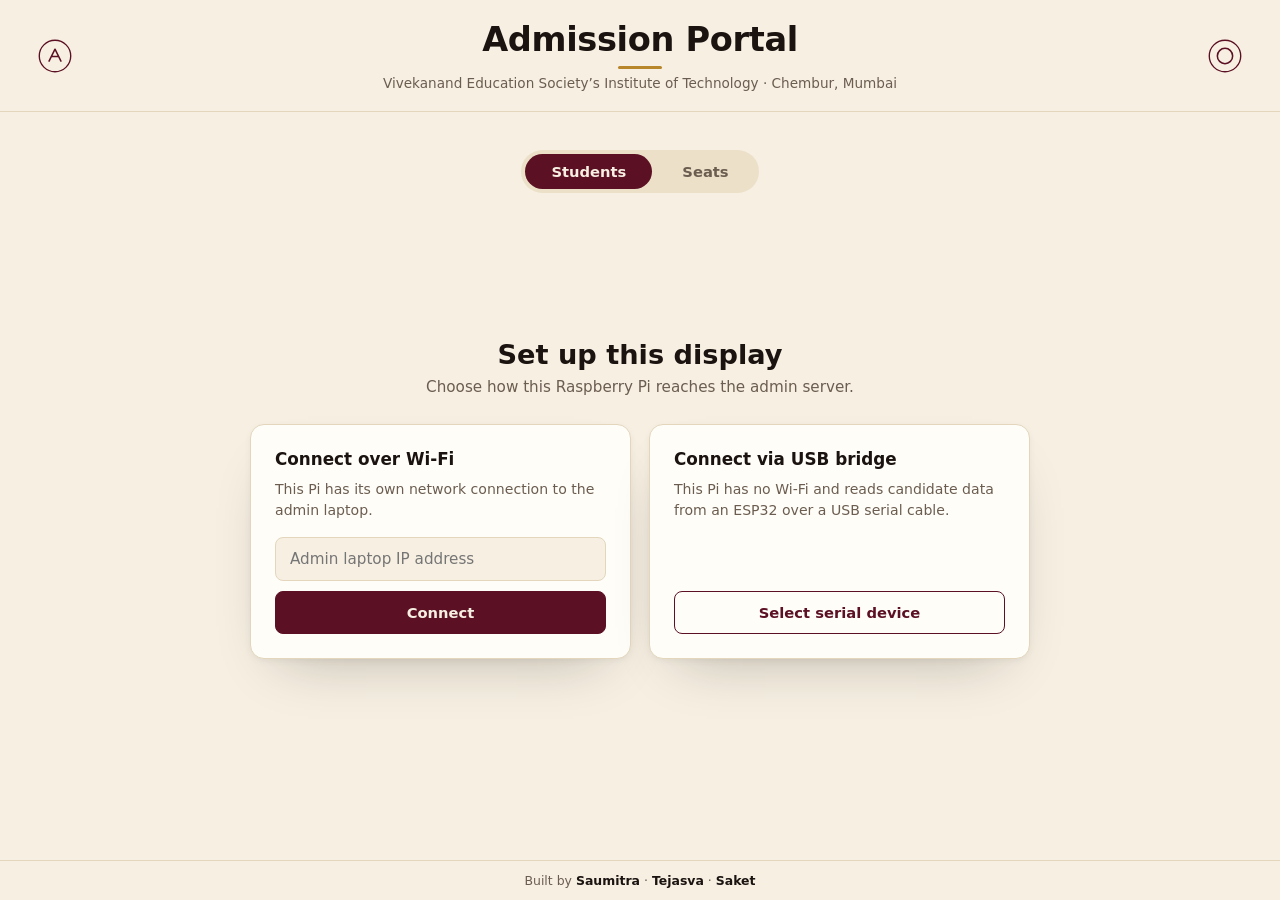
==== WIRED_RASPI/index.html @ c3f000cf "structure-cleanup" ====
<!DOCTYPE html>
<html lang="en">
<head>
    <meta charset="UTF-8">
    <meta name="viewport" content="width=device-width, initial-scale=1.0">
    <title>VESIT · Admission Portal</title>
    <link rel="stylesheet" href="index.css">
</head>

<body>

    <!-- ============================================================
         TOP — title + subtext, logos flanking either side
         ============================================================ -->
    <header class="topbar">
        <div class="logo-slot" aria-hidden="true">
            <svg viewBox="0 0 40 40" width="34" height="34">
                <circle cx="20" cy="20" r="18.5" fill="none" stroke="currentColor" stroke-width="1.6"/>
                <path d="M13 26 L20 12 L27 26 M15.6 20.5 H24.4" fill="none" stroke="currentColor" stroke-width="1.8" stroke-linecap="round" stroke-linejoin="round"/>
            </svg>
        </div>

        <div class="title-block">
            <h1>Admission Portal</h1>
            <p class="title-sub">Vivekanand Education Society&rsquo;s Institute of Technology &middot; Chembur, Mumbai</p>
        </div>

        <div class="logo-slot" aria-hidden="true">
            <svg viewBox="0 0 40 40" width="34" height="34">
                <circle cx="20" cy="20" r="18.5" fill="none" stroke="currentColor" stroke-width="1.6"/>
                <circle cx="20" cy="20" r="9" fill="none" stroke="currentColor" stroke-width="1.8"/>
            </svg>
        </div>
    </header>

    <!-- ============================================================
         MID — toggle, then whichever view is active
         ============================================================ -->
    <main class="stage">

        <div class="toggle" role="tablist" aria-label="Display view">
            <button class="toggle-btn is-active" id="tab-students" role="tab" aria-selected="true" onclick="switchView('students')">Students</button>
            <button class="toggle-btn" id="tab-seats" role="tab" aria-selected="false" onclick="switchView('seats')">Seats</button>
        </div>

        <!-- ---------- STUDENTS VIEW ---------- -->
        <div id="view-students" class="view">

            <section id="setup-screen" class="panel setup-panel">

                <h2>Set up this display</h2>
                <p class="setup-sub">Choose how this Raspberry Pi reaches the admin server.</p>

                <div class="setup-options">

                    <div class="setup-option">
                        <h3>Connect over Wi&#8209;Fi</h3>
                        <p>This Pi has its own network connection to the admin laptop.</p>
                        <input type="text" id="ip-input" placeholder="Admin laptop IP address" inputmode="numeric" autocomplete="off">
                        <button class="btn" onclick="connectLaptop()">Connect</button>
                    </div>

                    <div class="setup-option">
                        <h3>Connect via USB bridge</h3>
                        <p>This Pi has no Wi&#8209;Fi and reads candidate data from an ESP32 over a USB serial cable.</p>
                        <button class="btn btn-outline" onclick="connectESP32()">Select serial device</button>
                    </div>

                </div>

                <p id="status" role="status"></p>

            </section>

            <section id="waiting-screen" class="panel waiting-panel" style="display:none;">
                <span class="waiting-dot"></span>
                <p>Waiting for the next candidate</p>
            </section>

            <section id="data-screen" class="panel candidate-card" style="display:none;">

                <div class="sysstate" id="sysstate">
                    <span class="sysstate-dot" id="sysstate-dot"></span>
                    <span id="sysstate-label">Connecting</span>
                </div>

                <h2 id="display-name" class="candidate-name">&#8211;</h2>

                <div class="meta-row">
                    <div class="meta-item">
                        <span class="meta-label">Application ID</span>
                        <span class="meta-value" id="display-id">&#8211;</span>
                    </div>
                    <div class="meta-divider" aria-hidden="true"></div>
                    <div class="meta-item">
                        <span class="meta-label">Category / Candidature</span>
                        <span class="meta-value" id="display-category">&#8211;</span>
                    </div>
                </div>

                <p class="freshness" id="freshness"></p>

            </section>

        </div>

        <!-- ---------- SEATS VIEW (placeholder data) ---------- -->
        <div id="view-seats" class="view" style="display:none;">

            <!-- <p class="seats-note">Seat counts are placeholders — this view will sync with live data once seat allocation is wired in.</p> -->

            <div class="bento">

                <div class="bento-item">
                    <span class="bento-dept">CMPN</span>
                    <span class="bento-count">&mdash;</span>
                </div>

                <div class="bento-item">
                    <span class="bento-dept">INFT</span>
                    <span class="bento-count">&mdash;</span>
                </div>

                <div class="bento-item">
                    <span class="bento-dept">AIDS</span>
                    <span class="bento-count">&mdash;</span>
                </div>

                <div class="bento-item">
                    <span class="bento-dept">EXTC</span>
                    <span class="bento-count">&mdash;</span>
                </div>

                <div class="bento-item">
                    <span class="bento-dept">AURO</span>
                    <span class="bento-count">&mdash;</span>
                </div>

                <div class="bento-item">
                    <span class="bento-dept">ECS</span>
                    <span class="bento-count">&mdash;</span>
                </div>
            </div>

        </div>

    </main>

    <!-- ============================================================
         BOTTOM — credits
         ============================================================ -->
    <footer class="footbar">
        <span>Built by <strong>Saumitra</strong> &middot; <strong>Tejasva</strong> &middot; <strong>Saket</strong></span>
    </footer>

    <script src="backend.js"></script>
</body>
</html>
---- WIRED_RASPI/index.css ----
/* ============================================================
   Self-hosted type — Archivo only, no serif anywhere.
   One variable family (wght 100–900, wdth 62–125) covers
   everything from the giant name down to meta labels, so
   contrast in the type system comes from weight and size,
   not from mixing faces.
   ============================================================ */

@font-face {
    font-family: 'Archivo';
    src: url('fonts/Archivo.woff2') format('woff2');
    font-weight: 100 900;
    font-stretch: 62% 125%;
    font-style: normal;
    font-display: swap;
}

:root {
    --cream:       #f6efe2;
    --cream-deep:  #ece0c8;
    --surface:     #fffdf8;
    --ink:         #1a1310;
    --muted:       #6b5d50;
    --border:      #e3d6bc;

    --maroon:      #5c1023;
    --maroon-deep: #3e0a17;
    --gold:        #b8872b;

    --ok:          #3f7256;
    --warn:        #b8872b;

    --shadow-lift: 0 26px 56px -30px rgba(26, 19, 16, 0.30),
                    0 2px 8px -2px rgba(26, 19, 16, 0.08);
}

* { box-sizing: border-box; }
html, body { height: 100%; }

body {
    margin: 0;
    background: var(--cream);
    color: var(--ink);
    font-family: 'Archivo', system-ui, sans-serif;
    display: flex;
    flex-direction: column;
    overflow: hidden;
}

::selection { background: var(--maroon); color: var(--cream); }

h1, h2, h3, p, span, button, input { font-family: inherit; }

/* ---------------------------------------------------------
   TOP — title centered, logos flanking
   --------------------------------------------------------- */

.topbar {
    display: flex;
    align-items: center;
    justify-content: space-between;
    gap: 20px;
    padding: 20px clamp(20px, 3vw, 48px);
    border-bottom: 1px solid var(--border);
    flex-shrink: 0;
}

.logo-slot {
    color: var(--maroon);
    display: flex;
    flex-shrink: 0;
    width: 34px;
}

.title-block {
    text-align: center;
    flex: 1;
}

.title-block h1 {
    margin: 0;
    font-weight: 800;
    font-stretch: 100%;
    font-size: clamp(1.5rem, 1.6vw + 1rem, 2.1rem);
    letter-spacing: -0.01em;
    position: relative;
    display: inline-block;
    padding-bottom: 10px;
}

.title-block h1::after {
    content: '';
    position: absolute;
    left: 50%;
    bottom: 0;
    transform: translateX(-50%);
    width: 44px;
    height: 3px;
    background: var(--gold);
    border-radius: 2px;
}

.title-sub {
    margin: 6px 0 0;
    font-size: 0.85rem;
    font-weight: 500;
    color: var(--muted);
}

/* ---------------------------------------------------------
   MID — stage, toggle, views
   --------------------------------------------------------- */

.stage {
    flex: 1;
    display: flex;
    flex-direction: column;
    align-items: center;
    padding: clamp(20px, 3vw, 40px) 32px;
    min-height: 0;
    overflow: hidden;
}

.toggle {
    display: inline-flex;
    background: var(--cream-deep);
    border-radius: 999px;
    padding: 4px;
    gap: 4px;
    margin-bottom: clamp(20px, 3vw, 36px);
    flex-shrink: 0;
}

.toggle-btn {
    border: none;
    background: transparent;
    color: var(--muted);
    font-weight: 700;
    font-size: 0.92rem;
    padding: 9px 26px;
    border-radius: 999px;
    cursor: pointer;
    transition: background-color 150ms ease, color 150ms ease;
}

.toggle-btn.is-active {
    background: var(--maroon);
    color: var(--cream);
}

.toggle-btn:not(.is-active):hover { color: var(--ink); }

.view {
    width: 100%;
    flex: 1;
    display: flex;
    align-items: center;
    justify-content: center;
    min-height: 0;
    overflow: auto;
}

.panel { width: 100%; }

/* ---------------------------------------------------------
   Setup screen
   --------------------------------------------------------- */

.setup-panel { max-width: 780px; text-align: center; }

.setup-panel h2 {
    font-weight: 800;
    font-size: clamp(1.3rem, 1.6vw + 0.8rem, 1.7rem);
    margin: 0 0 8px;
}

.setup-sub { color: var(--muted); margin: 0 0 28px; font-size: 0.95rem; }

.setup-options {
    display: grid;
    grid-template-columns: 1fr 1fr;
    gap: 18px;
    text-align: left;
}

.setup-option {
    background: var(--surface);
    border: 1px solid var(--border);
    border-radius: 14px;
    padding: 24px;
    box-shadow: var(--shadow-lift);
    display: flex;
    flex-direction: column;
    gap: 10px;
}

.setup-option h3 { font-size: 1.05rem; font-weight: 700; margin: 0; }

.setup-option p {
    color: var(--muted);
    font-size: 0.88rem;
    line-height: 1.5;
    margin: 0 0 6px;
    flex: 1;
}

#ip-input {
    font-size: 0.95rem;
    padding: 12px 14px;
    border: 1px solid var(--border);
    border-radius: 8px;
    background: var(--cream);
    color: var(--ink);
    outline: none;
}

#ip-input:focus {
    border-color: var(--maroon);
    box-shadow: 0 0 0 3px rgba(92, 16, 35, 0.14);
}

.btn {
    font-size: 0.92rem;
    font-weight: 700;
    padding: 12px 20px;
    border-radius: 8px;
    border: 1px solid var(--maroon);
    background: var(--maroon);
    color: var(--cream);
    cursor: pointer;
    transition: background-color 150ms ease, transform 100ms ease;
}

.btn:hover { background: var(--maroon-deep); }
.btn:active { transform: translateY(1px); }
.btn:focus-visible { outline: 2px solid var(--maroon); outline-offset: 2px; }

.btn-outline { background: transparent; color: var(--maroon); }
.btn-outline:hover { background: rgba(92, 16, 35, 0.06); }

#status { margin-top: 22px; color: var(--muted); font-size: 0.88rem; min-height: 1.2em; }

/* ---------------------------------------------------------
   Waiting / idle screen
   --------------------------------------------------------- */

.waiting-panel {
    display: flex;
    flex-direction: column;
    align-items: center;
    gap: 14px;
    color: var(--muted);
}

.waiting-panel p { font-weight: 600; font-size: 1.05rem; margin: 0; }

.waiting-dot {
    width: 10px;
    height: 10px;
    border-radius: 50%;
    background: var(--maroon);
    animation: breathe 2.4s ease-in-out infinite;
}

@keyframes breathe {
    0%, 100% { opacity: 0.25; transform: scale(0.9); }
    50%      { opacity: 1;    transform: scale(1); }
}

@media (prefers-reduced-motion: reduce) {
    .waiting-dot { animation: none; opacity: 0.7; }
}

/* ---------------------------------------------------------
   Candidate card — name is maximum-contrast, sans, huge.
   No color fill competing with it; card is quiet framing.
   --------------------------------------------------------- */

.candidate-card {
    max-width: 1200px;
    margin: 0 auto;
    background: var(--surface);
    border: 1px solid var(--border);
    border-radius: 20px;
    box-shadow: var(--shadow-lift);
    padding: clamp(36px, 5vw, 76px) clamp(28px, 6vw, 88px);
    text-align: center;
    position: relative;
}

.candidate-card .sysstate {
    position: absolute;
    top: 22px;
    right: 26px;
}

.candidate-name {
    font-weight: 900;
    font-stretch: 100%;
    font-size: clamp(2.6rem, 3.2vw + 2.4rem, 6.4rem);
    line-height: 1.04;
    letter-spacing: -0.01em;
    color: var(--ink);
    margin: 0 0 clamp(26px, 4vw, 44px);
    word-break: normal;
    overflow-wrap: break-word;
    hyphens: none;
}

.meta-row {
    display: flex;
    align-items: center;
    justify-content: center;
    gap: clamp(24px, 4vw, 56px);
    padding-top: clamp(18px, 3vw, 30px);
    border-top: 1px solid var(--border);
}

.meta-item { display: flex; flex-direction: column; gap: 6px; text-align: left; }

.meta-label {
    font-size: 0.72rem;
    font-weight: 700;
    text-transform: uppercase;
    letter-spacing: 0.08em;
    color: var(--muted);
}

.meta-value {
    font-size: clamp(1.1rem, 1vw + 0.95rem, 1.55rem);
    font-weight: 700;
    color: var(--ink);
}

.meta-divider { width: 1px; align-self: stretch; background: var(--border); }

.freshness { margin: 18px 0 0; font-size: 0.76rem; color: var(--muted); }

.sysstate {
    display: flex;
    align-items: center;
    gap: 7px;
    font-size: 0.78rem;
    font-weight: 600;
    color: var(--muted);
}

.sysstate-dot {
    width: 8px; height: 8px; border-radius: 50%;
    background: var(--warn);
    transition: background-color 200ms ease;
}

.sysstate.is-live .sysstate-dot { background: var(--ok); }
.sysstate.is-down .sysstate-dot { background: var(--maroon); }

/* ---------------------------------------------------------
   Seats view — bento grid, placeholder counts
   --------------------------------------------------------- */

.seats-note {
    margin: 0 0 22px;
    font-size: 0.82rem;
    color: var(--muted);
    text-align: center;
    max-width: 640px;
}

.bento {
    width: 100%;
    max-width: 1200px;
    display: grid;
    grid-template-columns: repeat(3, 1fr);
    grid-auto-rows: minmax(120px, 1fr);
    gap: 16px;
}

.bento-item {
    background: var(--surface);
    border: 1px solid var(--border);
    border-radius: 16px;
    box-shadow: var(--shadow-lift);
    padding: 22px 24px;
    display: flex;
    flex-direction: column;
    justify-content: space-between;
    gap: 12px;
}

.bento-featured {
    grid-column: span 2;
    background: var(--maroon);
    border-color: var(--maroon-deep);
}

.bento-dept {
    font-size: 0.85rem;
    font-weight: 700;
    color: var(--muted);
}

.bento-featured .bento-dept { color: rgba(246, 239, 226, 0.78); }

.bento-count {
    font-size: clamp(2rem, 2vw + 1.4rem, 2.8rem);
    font-weight: 800;
    color: var(--ink);
    letter-spacing: -0.01em;
}

.bento-featured .bento-count { color: var(--gold); }

/* ---------------------------------------------------------
   BOTTOM — credits
   --------------------------------------------------------- */

.footbar {
    flex-shrink: 0;
    padding: 12px clamp(20px, 3vw, 44px);
    border-top: 1px solid var(--border);
    text-align: center;
    font-size: 0.78rem;
    color: var(--muted);
}

.footbar strong { color: var(--ink-soft, var(--ink)); font-weight: 700; }

/* ---------------------------------------------------------
   Narrow / portrait kiosk panels
   --------------------------------------------------------- */

@media (max-width: 760px) {
    .setup-options { grid-template-columns: 1fr; }
    .meta-row { flex-direction: column; gap: 18px; }
    .meta-divider { width: 60%; height: 1px; align-self: center; }
    .meta-item { text-align: center; }
    .bento { grid-template-columns: repeat(2, 1fr); }
    .bento-featured { grid-column: span 2; }
    .logo-slot { display: none; }
}
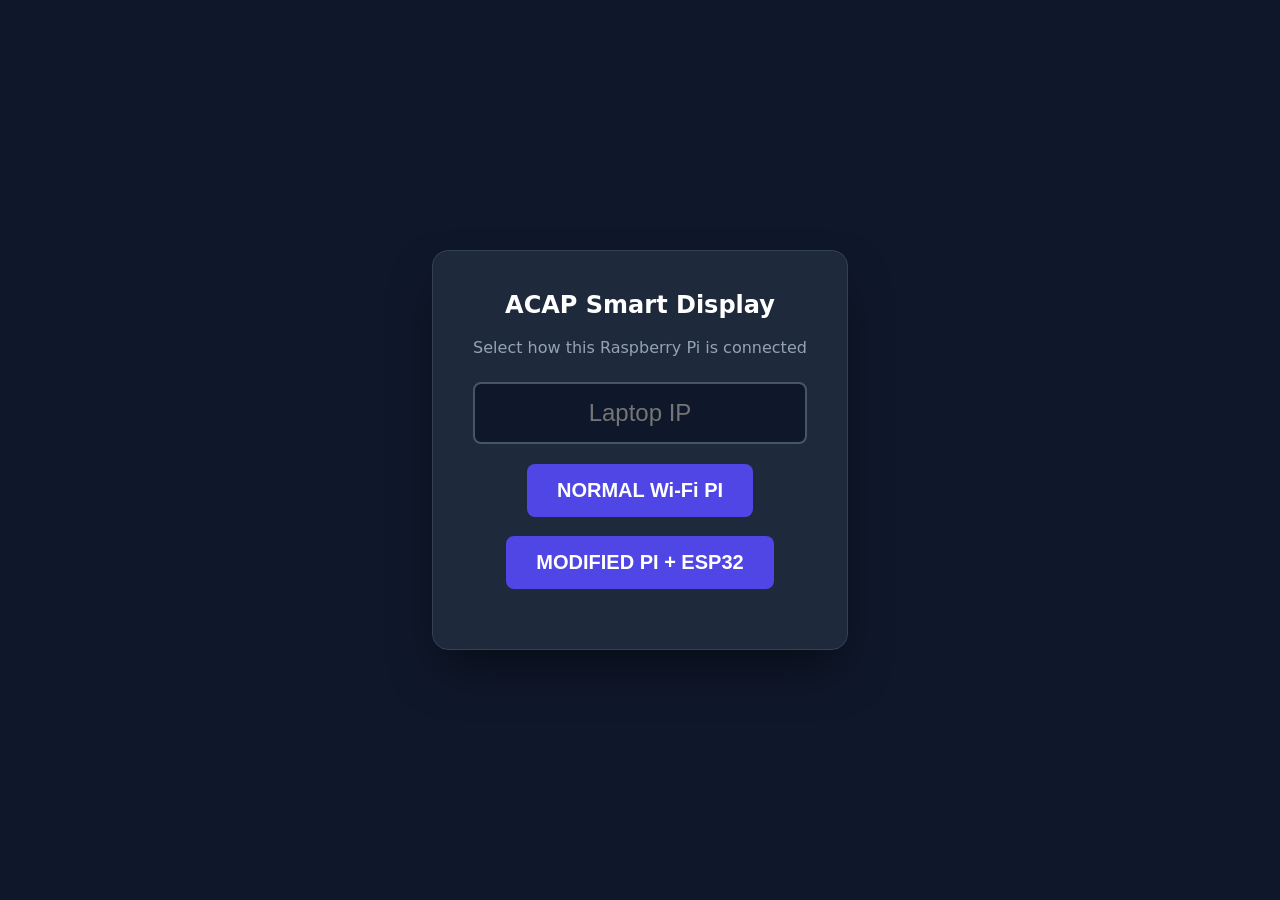
==== commit 7d65e33c: "revert-to-old-ui" ====
--- a/WIRED_RASPI/index.html
+++ b/WIRED_RASPI/index.html
@@ -3,156 +3,67 @@
 <head>
     <meta charset="UTF-8">
     <meta name="viewport" content="width=device-width, initial-scale=1.0">
-    <title>VESIT · Admission Portal</title>
+    <title>ACAP Smart Display</title>
     <link rel="stylesheet" href="index.css">
 </head>
 
 <body>
 
-    <!-- ============================================================
-         TOP — title + subtext, logos flanking either side
-         ============================================================ -->
-    <header class="topbar">
-        <div class="logo-slot" aria-hidden="true">
-            <svg viewBox="0 0 40 40" width="34" height="34">
-                <circle cx="20" cy="20" r="18.5" fill="none" stroke="currentColor" stroke-width="1.6"/>
-                <path d="M13 26 L20 12 L27 26 M15.6 20.5 H24.4" fill="none" stroke="currentColor" stroke-width="1.8" stroke-linecap="round" stroke-linejoin="round"/>
-            </svg>
-        </div>
+    <div id="setup-screen">
 
-        <div class="title-block">
-            <h1>Admission Portal</h1>
-            <p class="title-sub">Vivekanand Education Society&rsquo;s Institute of Technology &middot; Chembur, Mumbai</p>
-        </div>
+        <h2 style="margin-top:0;">
+            ACAP Smart Display
+        </h2>
 
-        <div class="logo-slot" aria-hidden="true">
-            <svg viewBox="0 0 40 40" width="34" height="34">
-                <circle cx="20" cy="20" r="18.5" fill="none" stroke="currentColor" stroke-width="1.6"/>
-                <circle cx="20" cy="20" r="9" fill="none" stroke="currentColor" stroke-width="1.8"/>
-            </svg>
-        </div>
-    </header>
+        <p style="color:#94a3b8;">
+            Select how this Raspberry Pi is connected
+        </p>
 
-    <!-- ============================================================
-         MID — toggle, then whichever view is active
-         ============================================================ -->
-    <main class="stage">
+        <div style="margin-top:25px;">
 
-        <div class="toggle" role="tablist" aria-label="Display view">
-            <button class="toggle-btn is-active" id="tab-students" role="tab" aria-selected="true" onclick="switchView('students')">Students</button>
-            <button class="toggle-btn" id="tab-seats" role="tab" aria-selected="false" onclick="switchView('seats')">Seats</button>
-        </div>
+            <input
+                type="text"
+                id="ip-input"
+                placeholder="Laptop IP"
+            >
 
-        <!-- ---------- STUDENTS VIEW ---------- -->
-        <div id="view-students" class="view">
+            <br>
 
-            <section id="setup-screen" class="panel setup-panel">
+            <button onclick="connectLaptop()">
+                NORMAL Wi-Fi PI
+            </button>
 
-                <h2>Set up this display</h2>
-                <p class="setup-sub">Choose how this Raspberry Pi reaches the admin server.</p>
+            <br><br>
 
-                <div class="setup-options">
-
-                    <div class="setup-option">
-                        <h3>Connect over Wi&#8209;Fi</h3>
-                        <p>This Pi has its own network connection to the admin laptop.</p>
-                        <input type="text" id="ip-input" placeholder="Admin laptop IP address" inputmode="numeric" autocomplete="off">
-                        <button class="btn" onclick="connectLaptop()">Connect</button>
-                    </div>
-
-                    <div class="setup-option">
-                        <h3>Connect via USB bridge</h3>
-                        <p>This Pi has no Wi&#8209;Fi and reads candidate data from an ESP32 over a USB serial cable.</p>
-                        <button class="btn btn-outline" onclick="connectESP32()">Select serial device</button>
-                    </div>
-
-                </div>
-
-                <p id="status" role="status"></p>
-
-            </section>
-
-            <section id="waiting-screen" class="panel waiting-panel" style="display:none;">
-                <span class="waiting-dot"></span>
-                <p>Waiting for the next candidate</p>
-            </section>
-
-            <section id="data-screen" class="panel candidate-card" style="display:none;">
-
-                <div class="sysstate" id="sysstate">
-                    <span class="sysstate-dot" id="sysstate-dot"></span>
-                    <span id="sysstate-label">Connecting</span>
-                </div>
-
-                <h2 id="display-name" class="candidate-name">&#8211;</h2>
-
-                <div class="meta-row">
-                    <div class="meta-item">
-                        <span class="meta-label">Application ID</span>
-                        <span class="meta-value" id="display-id">&#8211;</span>
-                    </div>
-                    <div class="meta-divider" aria-hidden="true"></div>
-                    <div class="meta-item">
-                        <span class="meta-label">Category / Candidature</span>
-                        <span class="meta-value" id="display-category">&#8211;</span>
-                    </div>
-                </div>
-
-                <p class="freshness" id="freshness"></p>
-
-            </section>
+            <button onclick="connectESP32()">
+                MODIFIED PI + ESP32
+            </button>
 
         </div>
 
-        <!-- ---------- SEATS VIEW (placeholder data) ---------- -->
-        <div id="view-seats" class="view" style="display:none;">
+        <p id="status"></p>
 
-            <!-- <p class="seats-note">Seat counts are placeholders — this view will sync with live data once seat allocation is wired in.</p> -->
+    </div>
 
-            <div class="bento">
 
-                <div class="bento-item">
-                    <span class="bento-dept">CMPN</span>
-                    <span class="bento-count">&mdash;</span>
-                </div>
+    <div id="waiting-screen">
+        WAITING FOR DATA...
+    </div>
 
-                <div class="bento-item">
-                    <span class="bento-dept">INFT</span>
-                    <span class="bento-count">&mdash;</span>
-                </div>
 
-                <div class="bento-item">
-                    <span class="bento-dept">AIDS</span>
-                    <span class="bento-count">&mdash;</span>
-                </div>
+    <div id="data-screen">
 
-                <div class="bento-item">
-                    <span class="bento-dept">EXTC</span>
-                    <span class="bento-count">&mdash;</span>
-                </div>
+        <div class="label">Candidate Name</div>
+        <div class="value name-value" id="display-name">-</div>
 
-                <div class="bento-item">
-                    <span class="bento-dept">AURO</span>
-                    <span class="bento-count">&mdash;</span>
-                </div>
+        <div class="label">Application ID</div>
+        <div class="value" id="display-id">-</div>
 
-                <div class="bento-item">
-                    <span class="bento-dept">ECS</span>
-                    <span class="bento-count">&mdash;</span>
-                </div>
-            </div>
-
+        <div class="label">Category / Candidature</div>
+        <div class="value" id="display-category" style="margin-bottom:0;">
+            -
         </div>
-
-    </main>
-
-    <!-- ============================================================
-         BOTTOM — credits
-         ============================================================ -->
-    <footer class="footbar">
-        <span>Built by <strong>Saumitra</strong> &middot; <strong>Tejasva</strong> &middot; <strong>Saket</strong></span>
-    </footer>
-
+    </div>
     <script src="backend.js"></script>
 </body>
 </html>
--- a/WIRED_RASPI/index.css
+++ b/WIRED_RASPI/index.css
@@ -1,440 +1,107 @@
-/* ============================================================
-   Self-hosted type — Archivo only, no serif anywhere.
-   One variable family (wght 100–900, wdth 62–125) covers
-   everything from the giant name down to meta labels, so
-   contrast in the type system comes from weight and size,
-   not from mixing faces.
-   ============================================================ */
-
-@font-face {
-    font-family: 'Archivo';
-    src: url('fonts/Archivo.woff2') format('woff2');
-    font-weight: 100 900;
-    font-stretch: 62% 125%;
-    font-style: normal;
-    font-display: swap;
-}
-
-:root {
-    --cream:       #f6efe2;
-    --cream-deep:  #ece0c8;
-    --surface:     #fffdf8;
-    --ink:         #1a1310;
-    --muted:       #6b5d50;
-    --border:      #e3d6bc;
-
-    --maroon:      #5c1023;
-    --maroon-deep: #3e0a17;
-    --gold:        #b8872b;
-
-    --ok:          #3f7256;
-    --warn:        #b8872b;
-
-    --shadow-lift: 0 26px 56px -30px rgba(26, 19, 16, 0.30),
-                    0 2px 8px -2px rgba(26, 19, 16, 0.08);
-}
-
-* { box-sizing: border-box; }
-html, body { height: 100%; }
-
 body {
     margin: 0;
-    background: var(--cream);
-    color: var(--ink);
-    font-family: 'Archivo', system-ui, sans-serif;
+    padding: 0;
+    background-color: #0f172a;
+    color: white;
+    font-family: 'Segoe UI', system-ui, sans-serif;
     display: flex;
     flex-direction: column;
+    justify-content: center;
+    align-items: center;
+    height: 100vh;
     overflow: hidden;
 }
 
-::selection { background: var(--maroon); color: var(--cream); }
-
-h1, h2, h3, p, span, button, input { font-family: inherit; }
-
-/* ---------------------------------------------------------
-   TOP — title centered, logos flanking
-   --------------------------------------------------------- */
-
-.topbar {
-    display: flex;
-    align-items: center;
-    justify-content: space-between;
-    gap: 20px;
-    padding: 20px clamp(20px, 3vw, 48px);
-    border-bottom: 1px solid var(--border);
-    flex-shrink: 0;
+#setup-screen {
+    background: #1e293b;
+    padding: 40px;
+    border-radius: 16px;
+    box-shadow: 0 25px 50px -12px rgba(0,0,0,.5);
+    text-align: center;
+    border: 1px solid #334155;
 }
 
-.logo-slot {
-    color: var(--maroon);
-    display: flex;
-    flex-shrink: 0;
-    width: 34px;
-}
-
-.title-block {
+#setup-screen input {
+    font-size: 24px;
+    padding: 15px;
+    width: 300px;
+    border: 2px solid #475569;
+    border-radius: 8px;
+    margin-bottom: 20px;
     text-align: center;
-    flex: 1;
-}
-
-.title-block h1 {
-    margin: 0;
-    font-weight: 800;
-    font-stretch: 100%;
-    font-size: clamp(1.5rem, 1.6vw + 1rem, 2.1rem);
-    letter-spacing: -0.01em;
-    position: relative;
-    display: inline-block;
-    padding-bottom: 10px;
-}
-
-.title-block h1::after {
-    content: '';
-    position: absolute;
-    left: 50%;
-    bottom: 0;
-    transform: translateX(-50%);
-    width: 44px;
-    height: 3px;
-    background: var(--gold);
-    border-radius: 2px;
-}
-
-.title-sub {
-    margin: 6px 0 0;
-    font-size: 0.85rem;
-    font-weight: 500;
-    color: var(--muted);
-}
-
-/* ---------------------------------------------------------
-   MID — stage, toggle, views
-   --------------------------------------------------------- */
-
-.stage {
-    flex: 1;
-    display: flex;
-    flex-direction: column;
-    align-items: center;
-    padding: clamp(20px, 3vw, 40px) 32px;
-    min-height: 0;
-    overflow: hidden;
-}
-
-.toggle {
-    display: inline-flex;
-    background: var(--cream-deep);
-    border-radius: 999px;
-    padding: 4px;
-    gap: 4px;
-    margin-bottom: clamp(20px, 3vw, 36px);
-    flex-shrink: 0;
-}
-
-.toggle-btn {
-    border: none;
-    background: transparent;
-    color: var(--muted);
-    font-weight: 700;
-    font-size: 0.92rem;
-    padding: 9px 26px;
-    border-radius: 999px;
-    cursor: pointer;
-    transition: background-color 150ms ease, color 150ms ease;
-}
-
-.toggle-btn.is-active {
-    background: var(--maroon);
-    color: var(--cream);
-}
-
-.toggle-btn:not(.is-active):hover { color: var(--ink); }
-
-.view {
-    width: 100%;
-    flex: 1;
-    display: flex;
-    align-items: center;
-    justify-content: center;
-    min-height: 0;
-    overflow: auto;
-}
-
-.panel { width: 100%; }
-
-/* ---------------------------------------------------------
-   Setup screen
-   --------------------------------------------------------- */
-
-.setup-panel { max-width: 780px; text-align: center; }
-
-.setup-panel h2 {
-    font-weight: 800;
-    font-size: clamp(1.3rem, 1.6vw + 0.8rem, 1.7rem);
-    margin: 0 0 8px;
-}
-
-.setup-sub { color: var(--muted); margin: 0 0 28px; font-size: 0.95rem; }
-
-.setup-options {
-    display: grid;
-    grid-template-columns: 1fr 1fr;
-    gap: 18px;
-    text-align: left;
-}
-
-.setup-option {
-    background: var(--surface);
-    border: 1px solid var(--border);
-    border-radius: 14px;
-    padding: 24px;
-    box-shadow: var(--shadow-lift);
-    display: flex;
-    flex-direction: column;
-    gap: 10px;
-}
-
-.setup-option h3 { font-size: 1.05rem; font-weight: 700; margin: 0; }
-
-.setup-option p {
-    color: var(--muted);
-    font-size: 0.88rem;
-    line-height: 1.5;
-    margin: 0 0 6px;
-    flex: 1;
-}
-
-#ip-input {
-    font-size: 0.95rem;
-    padding: 12px 14px;
-    border: 1px solid var(--border);
-    border-radius: 8px;
-    background: var(--cream);
-    color: var(--ink);
+    background: #0f172a;
+    color: white;
     outline: none;
 }
 
-#ip-input:focus {
-    border-color: var(--maroon);
-    box-shadow: 0 0 0 3px rgba(92, 16, 35, 0.14);
+#setup-screen input:focus {
+    border-color: #6366f1;
 }
 
-.btn {
-    font-size: 0.92rem;
-    font-weight: 700;
-    padding: 12px 20px;
+#setup-screen button {
+    font-size: 20px;
+    padding: 15px 30px;
+    background: #4f46e5;
+    color: white;
+    border: none;
     border-radius: 8px;
-    border: 1px solid var(--maroon);
-    background: var(--maroon);
-    color: var(--cream);
     cursor: pointer;
-    transition: background-color 150ms ease, transform 100ms ease;
+    font-weight: bold;
 }
 
-.btn:hover { background: var(--maroon-deep); }
-.btn:active { transform: translateY(1px); }
-.btn:focus-visible { outline: 2px solid var(--maroon); outline-offset: 2px; }
-
-.btn-outline { background: transparent; color: var(--maroon); }
-.btn-outline:hover { background: rgba(92, 16, 35, 0.06); }
-
-#status { margin-top: 22px; color: var(--muted); font-size: 0.88rem; min-height: 1.2em; }
-
-/* ---------------------------------------------------------
-   Waiting / idle screen
-   --------------------------------------------------------- */
-
-.waiting-panel {
-    display: flex;
-    flex-direction: column;
-    align-items: center;
-    gap: 14px;
-    color: var(--muted);
+#setup-screen button:hover {
+    opacity: .9;
 }
 
-.waiting-panel p { font-weight: 600; font-size: 1.05rem; margin: 0; }
-
-.waiting-dot {
-    width: 10px;
-    height: 10px;
-    border-radius: 50%;
-    background: var(--maroon);
-    animation: breathe 2.4s ease-in-out infinite;
+#waiting-screen {
+    display: none;
+    font-size: 5vw;
+    font-weight: 800;
+    color: #475569;
+    letter-spacing: 4px;
+    animation: pulse 2s infinite;
 }
 
-@keyframes breathe {
-    0%, 100% { opacity: 0.25; transform: scale(0.9); }
-    50%      { opacity: 1;    transform: scale(1); }
+#data-screen {
+    display: none;
+    width: 90%;
+    max-width: 1400px;
+    background: #1e293b;
+    padding: 60px;
+    border-radius: 24px;
+    box-shadow: 0 0 40px rgba(79,70,229,.3);
+    border: 4px solid #4f46e5;
+    text-align: center;
 }
 
-@media (prefers-reduced-motion: reduce) {
-    .waiting-dot { animation: none; opacity: 0.7; }
+.label {
+    font-size: 32px;
+    color: #94a3b8;
+    text-transform: uppercase;
+    letter-spacing: 2px;
+    margin-bottom: 10px;
 }
 
-/* ---------------------------------------------------------
-   Candidate card — name is maximum-contrast, sans, huge.
-   No color fill competing with it; card is quiet framing.
-   --------------------------------------------------------- */
-
-.candidate-card {
-    max-width: 1200px;
-    margin: 0 auto;
-    background: var(--surface);
-    border: 1px solid var(--border);
-    border-radius: 20px;
-    box-shadow: var(--shadow-lift);
-    padding: clamp(36px, 5vw, 76px) clamp(28px, 6vw, 88px);
-    text-align: center;
-    position: relative;
+.value {
+    font-size: 64px;
+    font-weight: bold;
+    color: #f8fafc;
+    margin-bottom: 40px;
 }
 
-.candidate-card .sysstate {
-    position: absolute;
-    top: 22px;
-    right: 26px;
+.name-value {
+    font-size: 96px;
+    color: #10b981;
+    text-shadow: 0 0 20px rgba(16,185,129,.4);
 }
 
-.candidate-name {
-    font-weight: 900;
-    font-stretch: 100%;
-    font-size: clamp(2.6rem, 3.2vw + 2.4rem, 6.4rem);
-    line-height: 1.04;
-    letter-spacing: -0.01em;
-    color: var(--ink);
-    margin: 0 0 clamp(26px, 4vw, 44px);
-    word-break: normal;
-    overflow-wrap: break-word;
-    hyphens: none;
+#status {
+    margin-top: 20px;
+    color: #94a3b8;
 }
 
-.meta-row {
-    display: flex;
-    align-items: center;
-    justify-content: center;
-    gap: clamp(24px, 4vw, 56px);
-    padding-top: clamp(18px, 3vw, 30px);
-    border-top: 1px solid var(--border);
-}
-
-.meta-item { display: flex; flex-direction: column; gap: 6px; text-align: left; }
-
-.meta-label {
-    font-size: 0.72rem;
-    font-weight: 700;
-    text-transform: uppercase;
-    letter-spacing: 0.08em;
-    color: var(--muted);
-}
-
-.meta-value {
-    font-size: clamp(1.1rem, 1vw + 0.95rem, 1.55rem);
-    font-weight: 700;
-    color: var(--ink);
-}
-
-.meta-divider { width: 1px; align-self: stretch; background: var(--border); }
-
-.freshness { margin: 18px 0 0; font-size: 0.76rem; color: var(--muted); }
-
-.sysstate {
-    display: flex;
-    align-items: center;
-    gap: 7px;
-    font-size: 0.78rem;
-    font-weight: 600;
-    color: var(--muted);
-}
-
-.sysstate-dot {
-    width: 8px; height: 8px; border-radius: 50%;
-    background: var(--warn);
-    transition: background-color 200ms ease;
-}
-
-.sysstate.is-live .sysstate-dot { background: var(--ok); }
-.sysstate.is-down .sysstate-dot { background: var(--maroon); }
-
-/* ---------------------------------------------------------
-   Seats view — bento grid, placeholder counts
-   --------------------------------------------------------- */
-
-.seats-note {
-    margin: 0 0 22px;
-    font-size: 0.82rem;
-    color: var(--muted);
-    text-align: center;
-    max-width: 640px;
-}
-
-.bento {
-    width: 100%;
-    max-width: 1200px;
-    display: grid;
-    grid-template-columns: repeat(3, 1fr);
-    grid-auto-rows: minmax(120px, 1fr);
-    gap: 16px;
-}
-
-.bento-item {
-    background: var(--surface);
-    border: 1px solid var(--border);
-    border-radius: 16px;
-    box-shadow: var(--shadow-lift);
-    padding: 22px 24px;
-    display: flex;
-    flex-direction: column;
-    justify-content: space-between;
-    gap: 12px;
-}
-
-.bento-featured {
-    grid-column: span 2;
-    background: var(--maroon);
-    border-color: var(--maroon-deep);
-}
-
-.bento-dept {
-    font-size: 0.85rem;
-    font-weight: 700;
-    color: var(--muted);
-}
-
-.bento-featured .bento-dept { color: rgba(246, 239, 226, 0.78); }
-
-.bento-count {
-    font-size: clamp(2rem, 2vw + 1.4rem, 2.8rem);
-    font-weight: 800;
-    color: var(--ink);
-    letter-spacing: -0.01em;
-}
-
-.bento-featured .bento-count { color: var(--gold); }
-
-/* ---------------------------------------------------------
-   BOTTOM — credits
-   --------------------------------------------------------- */
-
-.footbar {
-    flex-shrink: 0;
-    padding: 12px clamp(20px, 3vw, 44px);
-    border-top: 1px solid var(--border);
-    text-align: center;
-    font-size: 0.78rem;
-    color: var(--muted);
-}
-
-.footbar strong { color: var(--ink-soft, var(--ink)); font-weight: 700; }
-
-/* ---------------------------------------------------------
-   Narrow / portrait kiosk panels
-   --------------------------------------------------------- */
-
-@media (max-width: 760px) {
-    .setup-options { grid-template-columns: 1fr; }
-    .meta-row { flex-direction: column; gap: 18px; }
-    .meta-divider { width: 60%; height: 1px; align-self: center; }
-    .meta-item { text-align: center; }
-    .bento { grid-template-columns: repeat(2, 1fr); }
-    .bento-featured { grid-column: span 2; }
-    .logo-slot { display: none; }
+@keyframes pulse {
+    0% { opacity: .3; }
+    50% { opacity: 1; }
+    100% { opacity: .3; }
 }
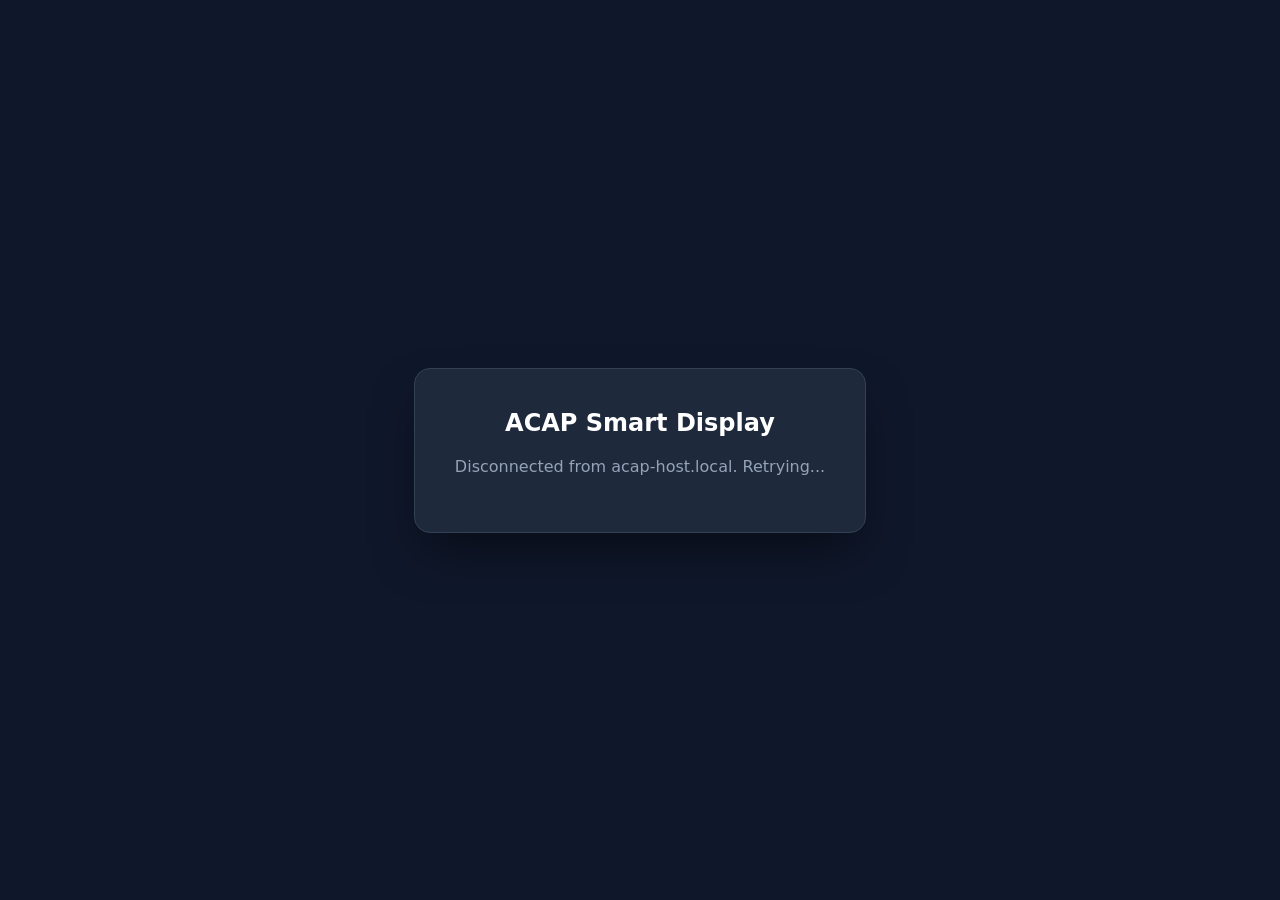
==== commit 13f20bf8: "final-updates" ====
--- a/WIRED_RASPI/index.html
+++ b/WIRED_RASPI/index.html
@@ -15,33 +15,9 @@
             ACAP Smart Display
         </h2>
 
-        <p style="color:#94a3b8;">
-            Select how this Raspberry Pi is connected
+        <p id="status" style="color:#94a3b8;">
+            Connecting...
         </p>
-
-        <div style="margin-top:25px;">
-
-            <input
-                type="text"
-                id="ip-input"
-                placeholder="Laptop IP"
-            >
-
-            <br>
-
-            <button onclick="connectLaptop()">
-                NORMAL Wi-Fi PI
-            </button>
-
-            <br><br>
-
-            <button onclick="connectESP32()">
-                MODIFIED PI + ESP32
-            </button>
-
-        </div>
-
-        <p id="status"></p>
 
     </div>
 
@@ -64,6 +40,53 @@
             -
         </div>
     </div>
+
+
+    <div id="seats-screen">
+
+        <h2 class="seats-heading">Seats Available</h2>
+
+        <div class="seats-grid">
+            <div class="seat-box">
+                <div class="seat-title">CMPN</div>
+                <div class="seat-count" id="seat-CMPN">&#8211;</div>
+                <div class="seat-sub">seats</div>
+            </div>
+            <div class="seat-box">
+                <div class="seat-title">INFT</div>
+                <div class="seat-count" id="seat-INFT">&#8211;</div>
+                <div class="seat-sub">seats</div>
+            </div>
+            <div class="seat-box">
+                <div class="seat-title">AURO</div>
+                <div class="seat-count" id="seat-AURO">&#8211;</div>
+                <div class="seat-sub">seats</div>
+            </div>
+            <div class="seat-box">
+                <div class="seat-title">EXTC</div>
+                <div class="seat-count" id="seat-EXTC">&#8211;</div>
+                <div class="seat-sub">seats</div>
+            </div>
+            <div class="seat-box">
+                <div class="seat-title">AIDS</div>
+                <div class="seat-count" id="seat-AIDS">&#8211;</div>
+                <div class="seat-sub">seats</div>
+            </div>
+            <div class="seat-box">
+                <div class="seat-title">ECS</div>
+                <div class="seat-count" id="seat-ECS">&#8211;</div>
+                <div class="seat-sub">seats</div>
+            </div>
+        </div>
+
+    </div>
+
+
+    <div id="message-screen">
+        <div class="message-text" id="message-text">-</div>
+    </div>
+
+
     <script src="backend.js"></script>
 </body>
 </html>
--- a/WIRED_RASPI/index.css
+++ b/WIRED_RASPI/index.css
@@ -104,4 +104,88 @@
     0% { opacity: .3; }
     50% { opacity: 1; }
     100% { opacity: .3; }
+}
+
+/* ============================================================
+   SEATS SCREEN
+   ============================================================ */
+
+#seats-screen {
+    display: none;
+    width: 92%;
+    max-width: 1500px;
+    text-align: center;
+}
+
+.seats-heading {
+    font-size: 2.2vw;
+    font-weight: 800;
+    color: #94a3b8;
+    text-transform: uppercase;
+    letter-spacing: 3px;
+    margin: 0 0 32px;
+}
+
+.seats-grid {
+    display: grid;
+    grid-template-columns: repeat(3, 1fr);
+    gap: 24px;
+}
+
+.seat-box {
+    background: #1e293b;
+    border: 1px solid #334155;
+    border-radius: 20px;
+    padding: 36px 20px;
+    box-shadow: 0 25px 50px -12px rgba(0,0,0,.4);
+}
+
+.seat-title {
+    font-size: 1.8vw;
+    font-weight: 800;
+    letter-spacing: 2px;
+    color: #f8fafc;
+    margin-bottom: 14px;
+}
+
+.seat-count {
+    font-size: 4.4vw;
+    font-weight: 800;
+    color: #6366f1;
+    line-height: 1;
+    margin-bottom: 10px;
+}
+
+.seat-sub {
+    font-size: 1.1vw;
+    color: #94a3b8;
+    text-transform: uppercase;
+    letter-spacing: 2px;
+}
+
+@media (max-width: 900px) {
+    .seats-grid { grid-template-columns: repeat(2, 1fr); }
+    .seat-title, .seats-heading { font-size: 1.4rem; }
+    .seat-count { font-size: 3rem; }
+    .seat-sub { font-size: 0.8rem; }
+}
+
+/* ============================================================
+   MESSAGE SCREEN
+   ============================================================ */
+
+#message-screen {
+    display: none;
+    width: 92%;
+    max-width: 1400px;
+    text-align: center;
+}
+
+.message-text {
+    font-size: 7vw;
+    font-weight: 800;
+    color: #f59e0b;
+    text-shadow: 0 0 30px rgba(245,158,11,.35);
+    line-height: 1.1;
+    word-break: break-word;
 }
